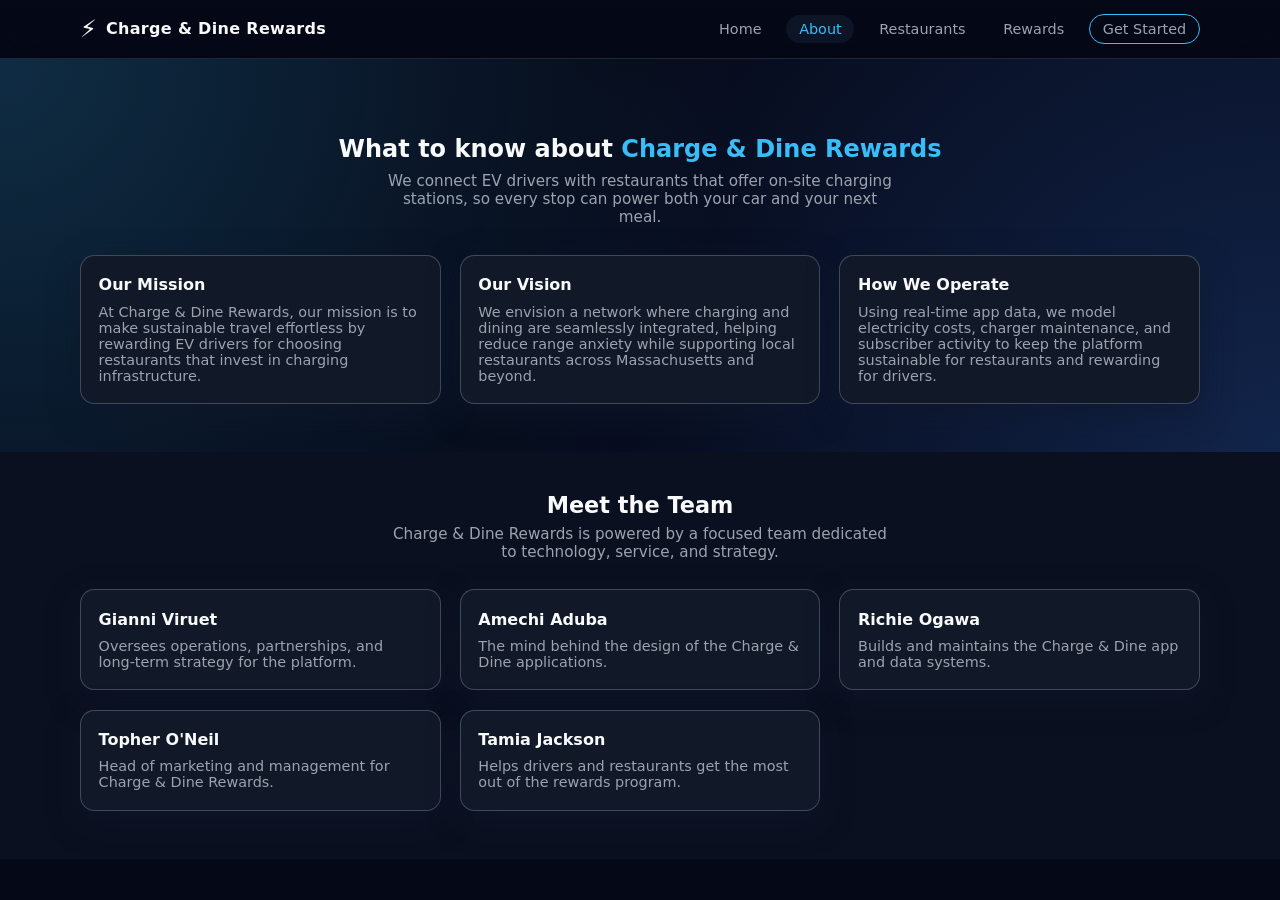
==== about.html @ b8b84462 "website uploaded" ====
<!DOCTYPE html>
<html lang="en">
<head>
    <meta charset="UTF-8">
    <meta name="viewport" content="width=device-width, initial-scale=1.0">
    <title>About | Charge &amp; Dine Rewards</title>
    <link rel="stylesheet" href="styles.css">
</head>
<body>
    <!-- Header / Navigation -->
    <header class="site-header">
        <div class="container header-inner">
            <div class="logo">
                <span class="logo-icon">⚡</span>
                <span class="logo-text">Charge &amp; Dine Rewards</span>
            </div>
            <nav class="nav">
                <a href="home.html" class="nav-link">Home</a>
                <a href="about.html" class="nav-link active">About</a>
                <a href="restaurants.html" class="nav-link">Restaurants</a>
                <a href="rewards.html" class="nav-link">Rewards</a>
                <a href="contact.html" class="nav-link nav-cta">Get Started</a>
            </nav>
        </div>
    </header>

    <main>
        <!-- About Hero -->
        <section class="hero about-hero">
            <div class="container">
                <div class="about-header">
                    <h1>What to know about <span class="accent">Charge &amp; Dine Rewards</span></h1>
                    <p class="section-subtitle">
                        We connect EV drivers with restaurants that offer on-site charging stations, so every stop
                        can power both your car and your next meal.
                    </p>
                </div>

                <div class="about-grid">
                    <article class="about-card">
                        <h2>Our Mission</h2>
                        <p>
                            At Charge &amp; Dine Rewards, our mission is to make sustainable travel effortless by
                            rewarding EV drivers for choosing restaurants that invest in charging infrastructure.
                        </p>
                    </article>

                    <article class="about-card">
                        <h2>Our Vision</h2>
                        <p>
                            We envision a network where charging and dining are seamlessly integrated, helping reduce
                            range anxiety while supporting local restaurants across Massachusetts and beyond.
                        </p>
                    </article>

                    <article class="about-card">
                        <h2>How We Operate</h2>
                        <p>
                            Using real-time app data, we model electricity costs, charger maintenance, and subscriber
                            activity to keep the platform sustainable for restaurants and rewarding for drivers.
                        </p>
                    </article>
                </div>
            </div>
        </section>

        <!-- Team / Structure (you can customize names + roles) -->
        <section class="team">
            <div class="container">
                <h2 class="section-title">Meet the Team</h2>
                <p class="section-subtitle">
                    Charge &amp; Dine Rewards is powered by a focused team dedicated to technology, service, and strategy.
                </p>

                <div class="team-grid">
                    <article class="about-card">
                        <h3>Gianni Viruet</h3>
                        <p>Oversees operations, partnerships, and long-term strategy for the platform.</p>
                    </article>
                    <article class="about-card">
                        <h3>Amechi Aduba</h3>
                        <p>The mind behind the design of the Charge &amp; Dine applications.</p>
                    </article>
                    <article class="about-card">
                        <h3>Richie Ogawa</h3>
                        <p>Builds and maintains the Charge &amp; Dine app and data systems.</p>
                    </article>
                    <article class="about-card">
                        <h3>Topher O'Neil</h3>
                        <p>Head of marketing and management for Charge &amp; Dine Rewards.</p>
                    </article>
                    <article class="about-card">
                        <h3>Tamia Jackson</h3>
                        <p>Helps drivers and restaurants get the most out of the rewards program.</p>
                    </article>
                </div>
            </div>
        </section>
    </main>
</body>
</html>
---- styles.css ----
/* ========== Base Styles ========== */

:root {
    --bg: #050816;
    --bg-alt: #0b1020;
    --card-bg: #111827;
    --accent: #38bdf8;
    --accent-soft: rgba(56, 189, 248, 0.12);
    --text-main: #f9fafb;
    --text-muted: #9ca3af;
    --border-subtle: rgba(148, 163, 184, 0.35);
    --radius-lg: 1.25rem;
    --radius-md: 0.9rem;
    --shadow-soft: 0 18px 45px rgba(15, 23, 42, 0.85);
    --shadow-subtle: 0 10px 30px rgba(15, 23, 42, 0.6);
}

*,
*::before,
*::after {
    box-sizing: border-box;
}

html, body {
    margin: 0;
    padding: 0;
    font-family: system-ui, -apple-system, BlinkMacSystemFont, "Segoe UI", sans-serif;
    color: var(--text-main);
    background-color: var(--bg);
}

img {
    max-width: 100%;
    display: block;
}

a {
    text-decoration: none;
    color: inherit;
}

.container {
    width: min(1120px, 100% - 2.5rem);
    margin: 0 auto;
}

/* ========== Header ========== */

.site-header {
    position: sticky;
    top: 0;
    z-index: 20;
    backdrop-filter: blur(16px);
    background: linear-gradient(to bottom, rgba(5, 8, 22, 0.96), rgba(5, 8, 22, 0.8), transparent);
    border-bottom: 1px solid rgba(148, 163, 184, 0.2);
}

.header-inner {
    display: flex;
    align-items: center;
    justify-content: space-between;
    padding: 0.85rem 0;
}

.logo {
    display: flex;
    align-items: center;
    gap: 0.55rem;
    font-weight: 600;
    letter-spacing: 0.02em;
}

.logo-icon {
    font-size: 1.5rem;
}

.logo-text {
    font-size: 1rem;
    white-space: nowrap;
}

.nav {
    display: flex;
    align-items: center;
    gap: 0.75rem;
}

.nav-link {
    font-size: 0.9rem;
    padding: 0.4rem 0.8rem;
    border-radius: 999px;
    color: var(--text-muted);
    transition: all 0.18s ease;
}

.nav-link:hover {
    color: var(--text-main);
    background-color: rgba(15, 23, 42, 0.9);
}

.nav-link.active {
    color: var(--accent);
    background-color: rgba(15, 23, 42, 0.9);
}

.nav-cta {
    border: 1px solid var(--accent);
}

/* ========== About Page ========== */

.about-hero {
    padding: 3rem 0 2.5rem;
}

.about-header {
    text-align: center;
    margin-bottom: 1.8rem;
}

.about-header h1 {
    margin-bottom: 0.6rem;
}

.about-grid {
    display: grid;
    grid-template-columns: repeat(3, minmax(0, 1fr));
    gap: 1.2rem;
}

.about-card {
    background-color: var(--card-bg);
    border-radius: var(--radius-md);
    padding: 1.2rem 1.1rem;
    border: 1px solid var(--border-subtle);
    box-shadow: var(--shadow-subtle);
    font-size: 0.9rem;
}

.about-card h2,
.about-card h3 {
    margin-top: 0;
    margin-bottom: 0.6rem;
    font-size: 1rem;
}

.about-card p {
    margin: 0;
    color: var(--text-muted);
}

/* Team section (About) */

.team {
    padding: 2.5rem 0 3rem;
    background-color: var(--bg-alt);
}

.team-grid {
    display: grid;
    grid-template-columns: repeat(3, minmax(0, 1fr));
    gap: 1.2rem;
}

.image-placeholder {
    margin-bottom: 0.7rem;
    border-radius: 0.75rem;
    border: 1px dashed rgba(148, 163, 184, 0.7);
    padding: 0.7rem;
    font-size: 0.78rem;
    text-align: center;
    color: var(--text-muted);
    background-color: rgba(15, 23, 42, 0.75);
}

.image-placeholder.wide {
    width: 100%;
}

/* ========== Restaurants Page ========== */

.restaurants-hero {
    padding: 3rem 0 3rem;
}

.filter-bar {
    display: flex;
    flex-wrap: wrap;
    gap: 0.5rem;
    margin-bottom: 1.5rem;
}

.pill {
    font-size: 0.8rem;
    padding: 0.35rem 0.9rem;
    border-radius: 999px;
    background-color: rgba(15, 23, 42, 0.9);
    border: 1px solid rgba(148, 163, 184, 0.4);
    color: var(--text-muted);
}

.restaurants-grid {
    display: grid;
    grid-template-columns: repeat(2, minmax(0, 1fr));
    gap: 1.3rem;
}

.restaurant-card {
    background-color: var(--card-bg);
    border-radius: var(--radius-lg);
    border: 1px solid var(--border-subtle);
    overflow: hidden;
    box-shadow: var(--shadow-subtle);
    display: flex;
    flex-direction: column;
}

.restaurant-image-placeholder {
    height: 150px;
    border-bottom: 1px solid rgba(148, 163, 184, 0.4);
    display: flex;
    align-items: center;
    justify-content: center;
    font-size: 0.8rem;
    color: var(--text-muted);
    background: radial-gradient(circle at center, rgba(56, 189, 248, 0.16), rgba(15, 23, 42, 0.96));
    overflow: hidden; /* ✅ add this */
}

.restaurant-image-placeholder img {
    width: 100%;
    height: 100%;
    object-fit: cover; /* fills area cleanly */
    display: block;
}

.restaurant-body {
    padding: 1rem 1rem 1.1rem;
    font-size: 0.9rem;
}

.restaurant-body h2 {
    margin: 0 0 0.2rem;
    font-size: 1.05rem;
}

.restaurant-location {
    margin: 0 0 0.6rem;
    font-size: 0.82rem;
    color: var(--text-muted);
}

.restaurant-text {
    margin: 0 0 0.7rem;
    color: var(--text-muted);
}

.restaurant-meta {
    margin: 0;
    padding-left: 1.1rem;
    font-size: 0.82rem;
    color: var(--text-muted);
}

/* ========== Rewards Page ========== */

.rewards-hero {
    padding: 3rem 0 3rem;
}

.tiers-grid {
    display: grid;
    grid-template-columns: repeat(3, minmax(0, 1fr));
    gap: 1.2rem;
    margin-bottom: 2rem;
}

.tier-card {
    background-color: var(--card-bg);
    border-radius: var(--radius-md);
    border: 1px solid var(--border-subtle);
    padding: 1.1rem 1rem 1.3rem;
    box-shadow: var(--shadow-subtle);
    font-size: 0.9rem;
}

.tier-card h2 {
    margin: 0 0 0.2rem;
    font-size: 1rem;
}

.tier-points {
    margin: 0 0 0.5rem;
    font-size: 0.82rem;
    color: var(--text-muted);
}

.tier-card ul {
    margin: 0 0 0.7rem;
    padding-left: 1.1rem;
    font-size: 0.85rem;
    color: var(--text-muted);
}

.tier-icon {
    font-size: 2rem;
    display: flex;
    align-items: center;
    justify-content: center;
}

.rewards-steps {
    margin-top: 1.2rem;
}

.rewards-steps h2 {
    margin: 0 0 0.6rem;
    font-size: 1.05rem;
}

.rewards-steps ol {
    margin: 0 0 1rem;
    padding-left: 1.25rem;
    font-size: 0.88rem;
    color: var(--text-muted);
}

.coming-soon {
    background-color: rgba(56, 189, 248, 0.12);
    border: 1px solid rgba(56, 189, 248, 0.4);
    padding: 0.75rem 1rem;
    border-radius: 0.75rem;
    font-size: 0.9rem;
    margin: 1rem 0 1.2rem;
    color: var(--accent);
}


/* ========== Contact Page ========== */

.contact-hero {
    padding: 3rem 0 3rem;
    background-color: var(--bg-alt);
}

.contact-grid {
    display: grid;
    grid-template-columns: repeat(2, minmax(0, 1fr));
    gap: 1.3rem;
}

.contact-card {
    background-color: var(--card-bg);
    border-radius: var(--radius-md);
    border: 1px solid var(--border-subtle);
    padding: 1.2rem 1.1rem 1.3rem;
    box-shadow: var(--shadow-subtle);
    font-size: 0.9rem;
}

.contact-card h2 {
    margin: 0 0 0.7rem;
    font-size: 1.02rem;
}

.contact-list {
    list-style: none;
    padding: 0;
    margin: 0 0 1rem;
    font-size: 0.86rem;
    color: var(--text-muted);
}

.contact-list li {
    margin-bottom: 0.35rem;
}

/* Contact form */

.contact-form .form-group {
    margin-bottom: 0.8rem;
}

.contact-form label {
    display: block;
    font-size: 0.8rem;
    margin-bottom: 0.25rem;
}

.contact-form input,
.contact-form textarea {
    width: 100%;
    border-radius: 0.6rem;
    border: 1px solid rgba(148, 163, 184, 0.5);
    padding: 0.45rem 0.6rem;
    background-color: rgba(15, 23, 42, 0.95);
    color: var(--text-main);
    font-size: 0.86rem;
}

.contact-form input::placeholder,
.contact-form textarea::placeholder {
    color: rgba(148, 163, 184, 0.6);
}

/* ========== Responsive tweaks for new sections ========== */

@media (max-width: 900px) {
    .about-grid,
    .team-grid,
    .restaurants-grid,
    .tiers-grid,
    .contact-grid {
        grid-template-columns: minmax(0, 1fr);
    }
}


/* ========== Hero ========== */

.hero {
    padding: 3.5rem 0 3rem;
    background: radial-gradient(circle at top left, rgba(56, 189, 248, 0.2), transparent 55%),
                radial-gradient(circle at bottom right, rgba(59, 130, 246, 0.23), transparent 60%);
}

.hero-inner {
    display: grid;
    grid-template-columns: minmax(0, 3fr) minmax(0, 2.4fr);
    gap: 2.8rem;
    align-items: center;
}

.hero-text h1 {
    font-size: clamp(2rem, 3vw, 2.6rem);
    line-height: 1.1;
    margin: 0 0 1rem;
}

.accent {
    color: var(--accent);
}

.hero-subtitle {
    margin: 0 0 1.25rem;
    color: var(--text-muted);
    max-width: 32rem;
    font-size: 0.98rem;
}

.hero-actions {
    display: flex;
    flex-wrap: wrap;
    gap: 0.75rem;
    margin-bottom: 0.9rem;
}

.hero-note {
    font-size: 0.82rem;
    color: var(--text-muted);
}

.btn {
    display: inline-flex;
    align-items: center;
    justify-content: center;
    padding: 0.6rem 1.3rem;
    border-radius: 999px;
    font-size: 0.9rem;
    border: 1px solid transparent;
    cursor: pointer;
    transition: all 0.18s ease;
    white-space: nowrap;
}

.primary-btn {
    background: linear-gradient(135deg, #38bdf8, #4f46e5);
    color: white;
    box-shadow: var(--shadow-soft);
}

.primary-btn:hover {
    filter: brightness(1.05);
    transform: translateY(-1px);
}

.secondary-btn {
    background-color: rgba(15, 23, 42, 0.9);
    border-color: rgba(148, 163, 184, 0.4);
    color: var(--text-main);
}

.secondary-btn:hover {
    border-color: var(--accent);
    color: var(--accent);
}

/* Hero card */

.hero-card {
    background-color: var(--card-bg);
    border-radius: var(--radius-md);
    border: 1px solid var(--border-subtle);
    padding: 1.2rem 1.1rem 1.3rem;
    box-shadow: var(--shadow-subtle);
    font-size: 0.9rem;
}

.hero-card h2 {
    margin: 0 0 0.7rem;
    font-size: 1.02rem;
}

.steps-list {
    list-style: none;
    padding: 0;
    margin: 0 0 1.4rem;
    display: flex;
    flex-direction: column;
    gap: 0.7rem;
    font-size: 0.9rem;
    color: var(--text-muted);
}

.steps-list li {
    display: flex;
    align-items: flex-start;
    gap: 0.55rem;
}

.steps-list span {
    width: 1.2rem;
    height: 1.2rem;
    border-radius: 999px;
    display: inline-flex;
    align-items: center;
    justify-content: center;
    font-size: 0.72rem;
    background-color: var(--accent-soft);
    color: var(--accent);
    flex-shrink: 0;
}

.hero-stat {
    padding: 0.9rem 0.9rem 0.8rem;
    border-radius: var(--radius-md);
    border: 1px dashed rgba(148, 163, 184, 0.5);
    background: radial-gradient(circle at top left, rgba(15, 23, 42, 0.2), rgba(15, 23, 42, 0.96));
}

.hero-stat-number {
    font-size: 1.4rem;
    font-weight: 600;
    display: block;
    margin-bottom: 0.15rem;
}

.hero-stat-label {
    font-size: 0.78rem;
    color: var(--text-muted);
}

/* ========== Sections ========== */

.section-title {
    text-align: center;
    font-size: 1.4rem;
    margin: 0 0 0.4rem;
}

.section-subtitle {
    text-align: center;
    max-width: 32rem;
    margin: 0 auto 1.8rem;
    font-size: 0.95rem;
    color: var(--text-muted);
}

/* Features */

.features {
    padding: 2.5rem 0;
    background-color: var(--bg-alt);
}

.features-grid {
    display: grid;
    grid-template-columns: repeat(3, minmax(0, 1fr));
    gap: 1.3rem;
}

.feature-card {
    background-color: var(--card-bg);
    border-radius: var(--radius-md);
    padding: 1.1rem 1rem 1.2rem;
    border: 1px solid var(--border-subtle);
    box-shadow: var(--shadow-subtle);
    font-size: 0.9rem;
}

.feature-card h3 {
    margin: 0 0 0.6rem;
    font-size: 1rem;
}

.feature-card p {
    margin: 0;
    color: var(--text-muted);
}

/* Stats */

.stats {
    padding: 2.1rem 0;
}

.stats-inner {
    display: grid;
    grid-template-columns: repeat(3, minmax(0, 1fr));
    gap: 1rem;
}

.stat-item {
    background-color: var(--card-bg);
    padding: 0.9rem 0.9rem 1rem;
    border-radius: var(--radius-md);
    border: 1px solid var(--border-subtle);
    text-align: center;
}

.stat-number {
    display: block;
    font-size: 1.3rem;
    font-weight: 600;
    margin-bottom: 0.2rem;
}

.stat-label {
    font-size: 0.8rem;
    color: var(--text-muted);
}

/* CTA */

.cta {
    padding: 2.5rem 0 3rem;
}

.cta-inner {
    background: linear-gradient(135deg, rgba(56, 189, 248, 0.12), rgba(79, 70, 229, 0.25));
    border-radius: var(--radius-lg);
    padding: 1.8rem 1.5rem;
    display: flex;
    align-items: center;
    justify-content: space-between;
    gap: 1rem;
    border: 1px solid rgba(148, 163, 184, 0.3);
    box-shadow: var(--shadow-soft);
}

.cta-text h2 {
    margin: 0 0 0.4rem;
    font-size: 1.3rem;
}

.cta-text p {
    margin: 0;
    font-size: 0.9rem;
}

.cta-actions {
    display: flex;
    flex-direction: column;
    gap: 0.5rem;
}

.ghost-btn {
    background: transparent;
    border-color: rgba(15, 23, 42, 0.85);
    color: var(--text-main);
}

.ghost-btn:hover {
    border-color: var(--accent);
    color: var(--accent);
}

/* Footer */

.site-footer {
    border-top: 1px solid rgba(148, 163, 184, 0.25);
    padding: 1.3rem 0 1.8rem;
    background-color: #020617;
}

.footer-inner {
    text-align: center;
    font-size: 0.78rem;
    color: var(--text-muted);
}

.footer-note {
    margin-top: 0.25rem;
}

/* ========== Responsive ========== */

@media (max-width: 900px) {
    .hero-inner {
        grid-template-columns: minmax(0, 1fr);
    }

    /* hero-card no longer reorders, so title stays on top */

    .header-inner {
        flex-wrap: wrap;
        gap: 0.75rem;
    }

    .nav {
        flex-wrap: wrap;
        justify-content: flex-end;
    }

    .features-grid,
    .stats-inner {
        grid-template-columns: minmax(0, 1fr);
    }

    .cta-inner {
        flex-direction: column;
        align-items: flex-start;
    }

    .cta-actions {
        align-self: stretch;
        flex-direction: row;
        justify-content: flex-start;
        flex-wrap: wrap;
    }
}

@media (max-width: 600px) {
    .container {
        width: min(100% - 1.5rem, 100%);
    }

    .logo-text {
        font-size: 0.92rem;
    }

    .nav {
        gap: 0.4rem;
    }

    .nav-link {
        padding-inline: 0.6rem;
        font-size: 0.82rem;
    }

    .hero {
        padding-top: 2.4rem;
    }
}
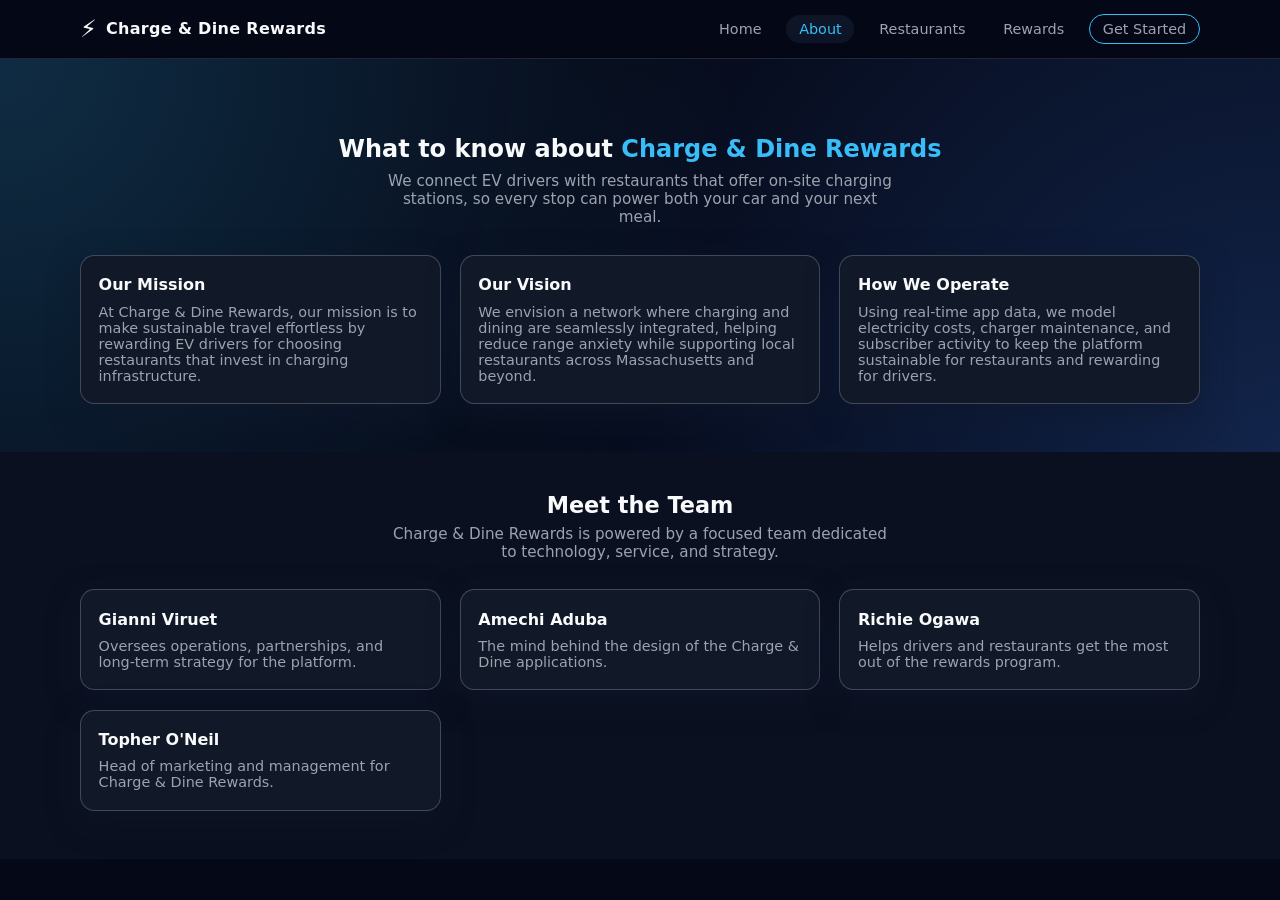
==== commit 85025596: "removed tamiya" ====
--- a/about.html
+++ b/about.html
@@ -15,7 +15,7 @@
                 <span class="logo-text">Charge &amp; Dine Rewards</span>
             </div>
             <nav class="nav">
-                <a href="home.html" class="nav-link">Home</a>
+                <a href="index.html" class="nav-link">Home</a>
                 <a href="about.html" class="nav-link active">About</a>
                 <a href="restaurants.html" class="nav-link">Restaurants</a>
                 <a href="rewards.html" class="nav-link">Rewards</a>
@@ -83,15 +83,11 @@
                     </article>
                     <article class="about-card">
                         <h3>Richie Ogawa</h3>
-                        <p>Builds and maintains the Charge &amp; Dine app and data systems.</p>
+                        <p>Helps drivers and restaurants get the most out of the rewards program.</p>
                     </article>
                     <article class="about-card">
                         <h3>Topher O'Neil</h3>
                         <p>Head of marketing and management for Charge &amp; Dine Rewards.</p>
-                    </article>
-                    <article class="about-card">
-                        <h3>Tamia Jackson</h3>
-                        <p>Helps drivers and restaurants get the most out of the rewards program.</p>
                     </article>
                 </div>
             </div>
